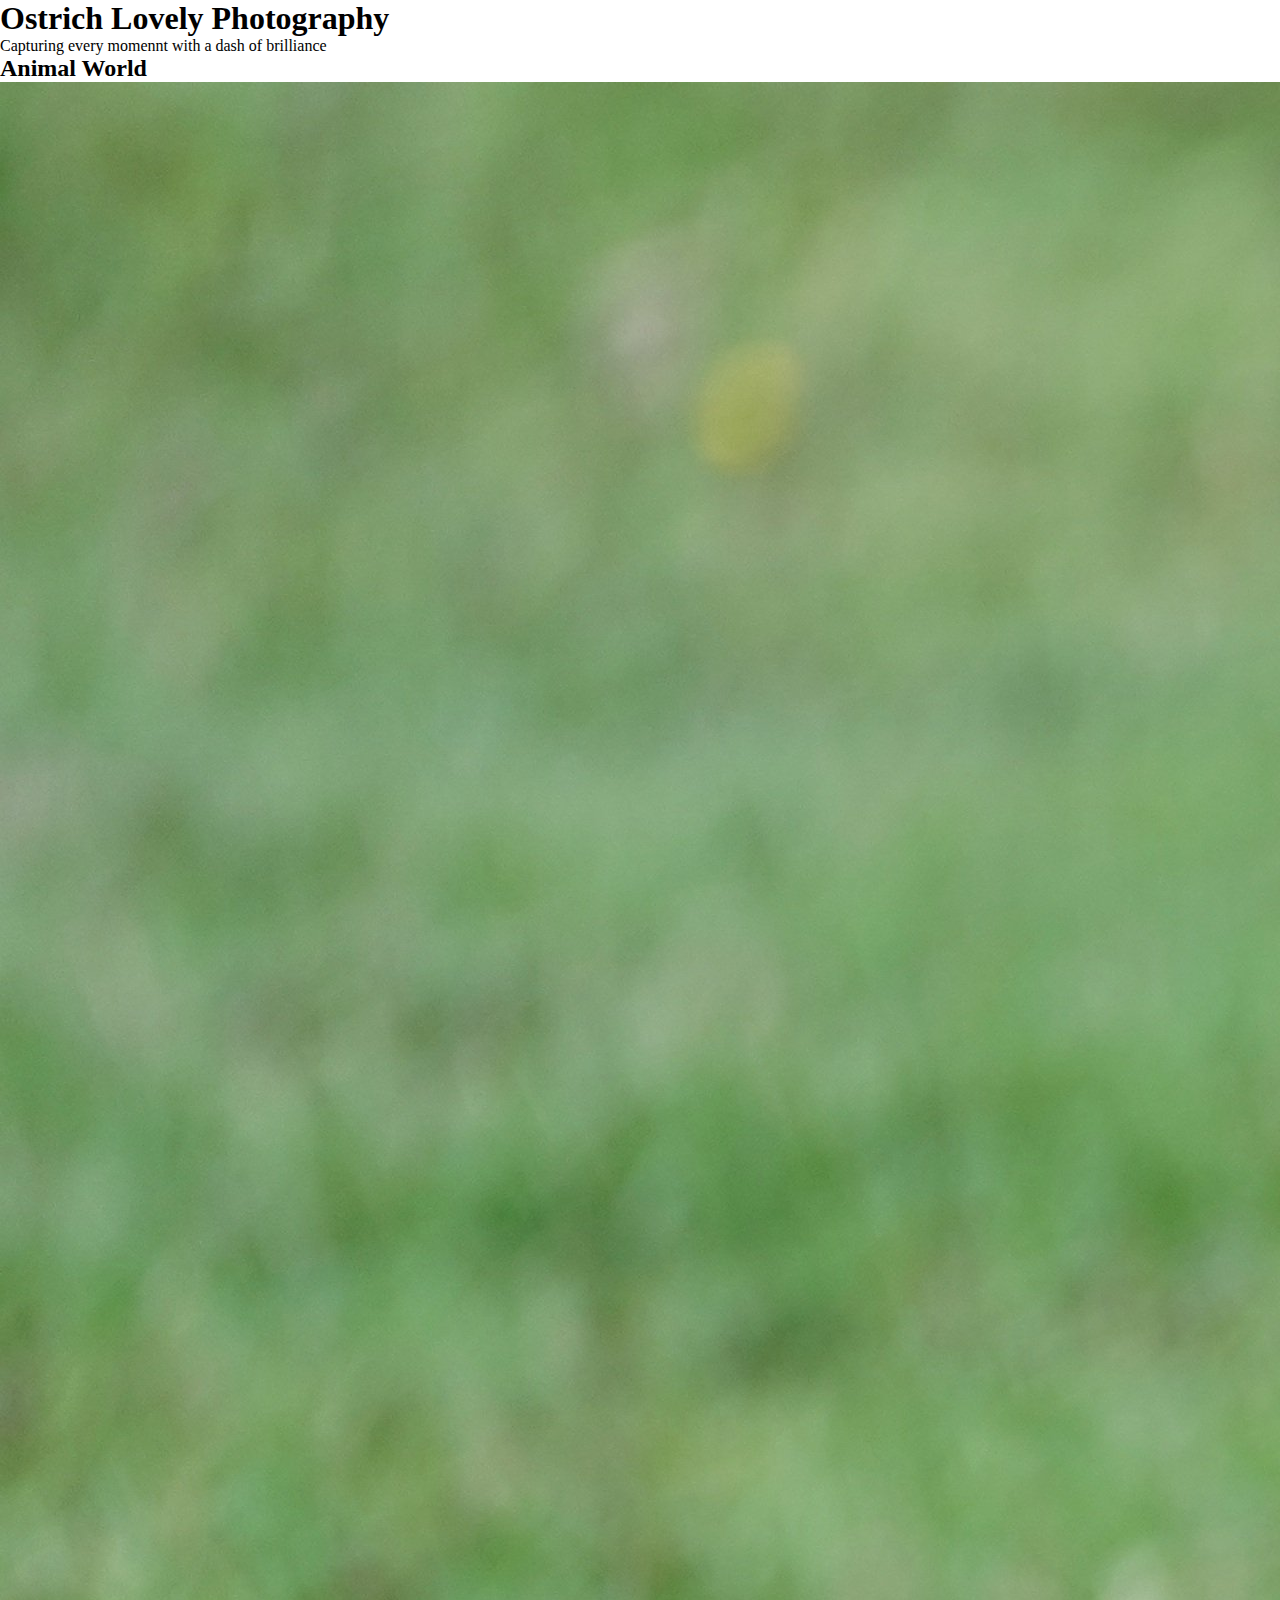
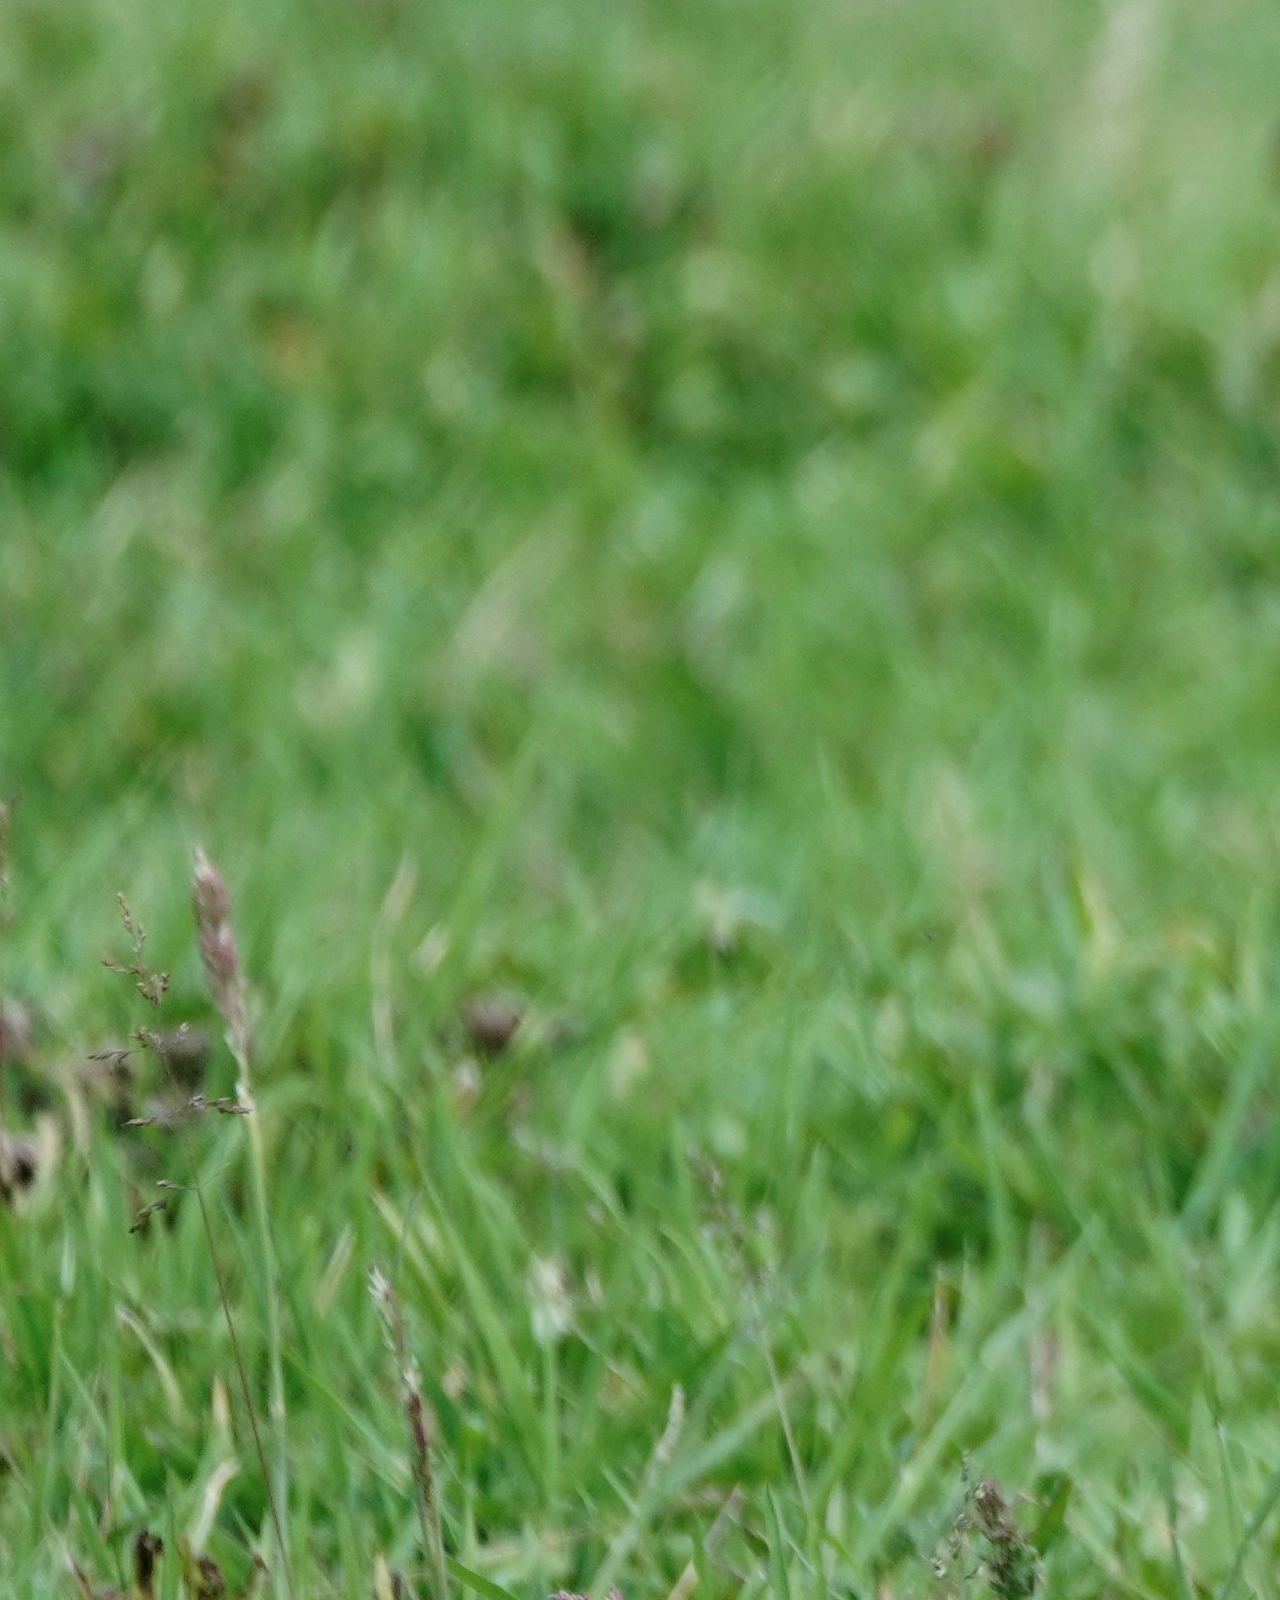
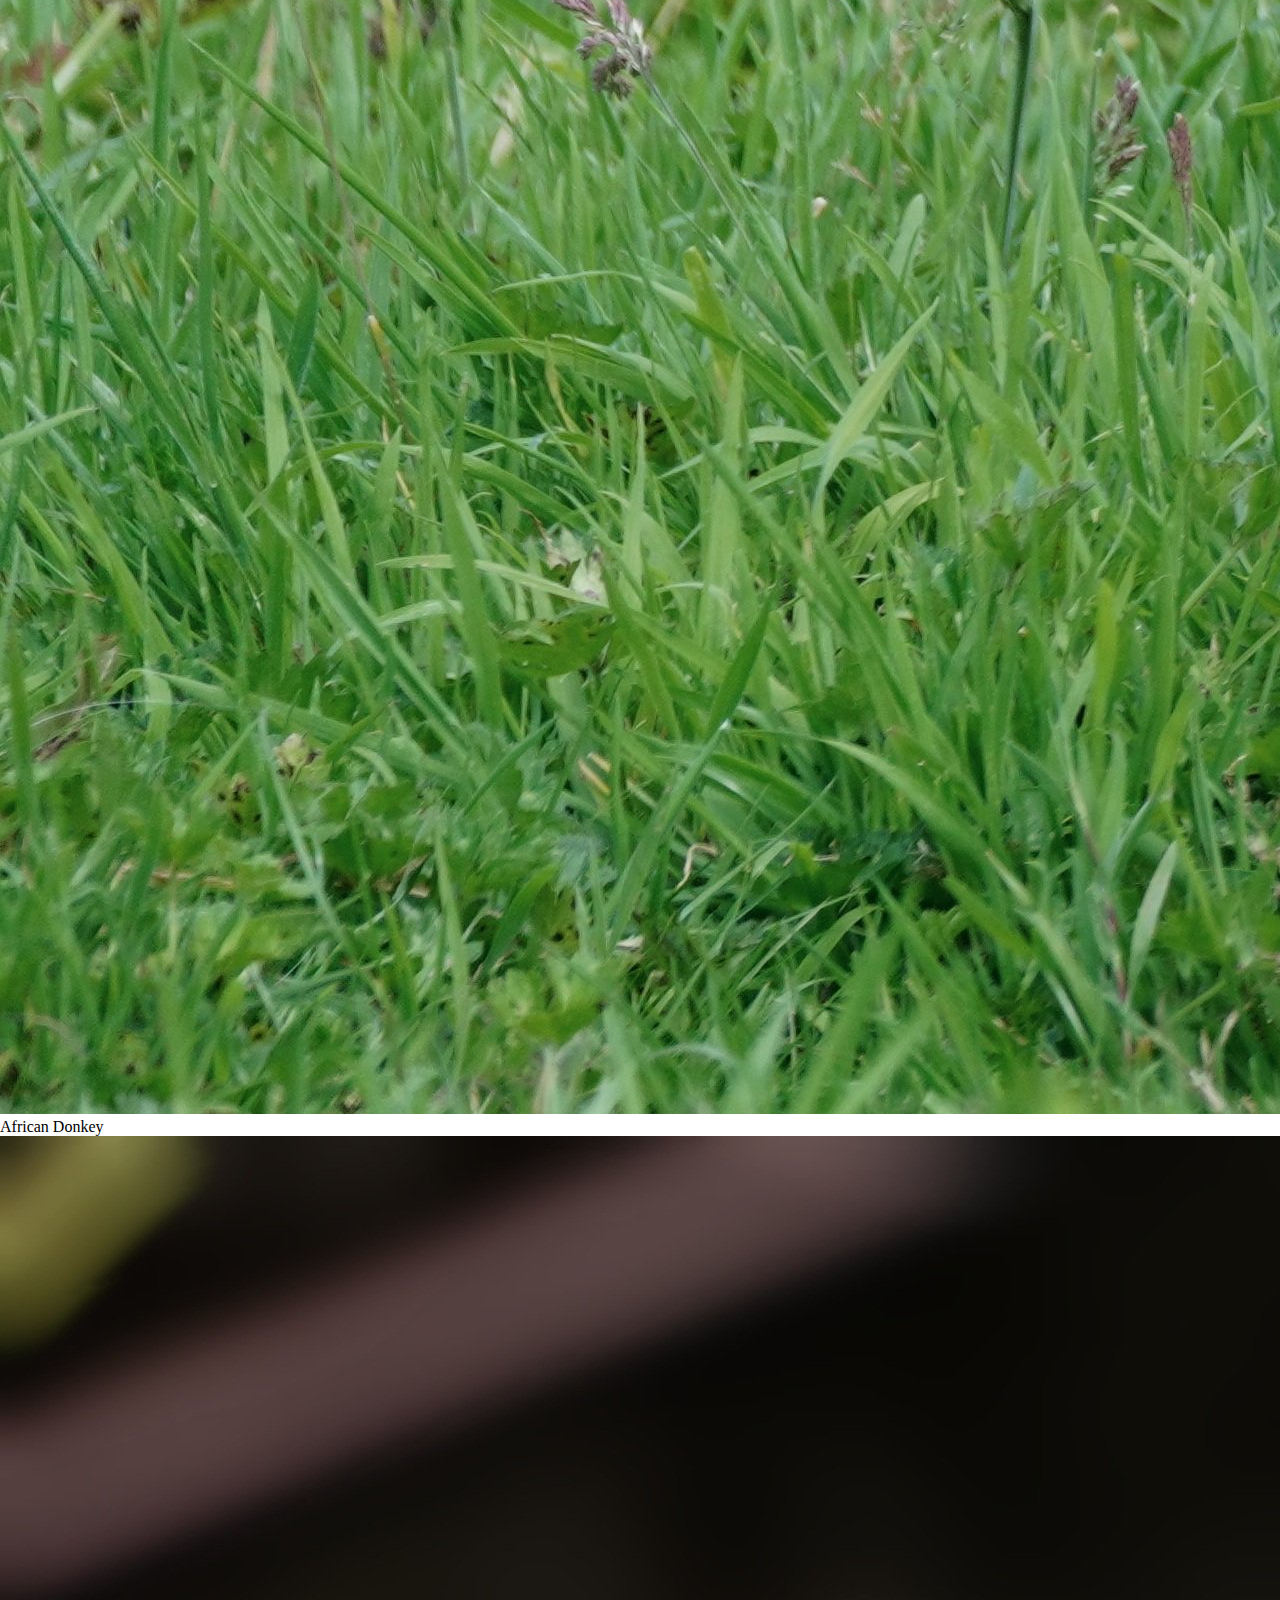
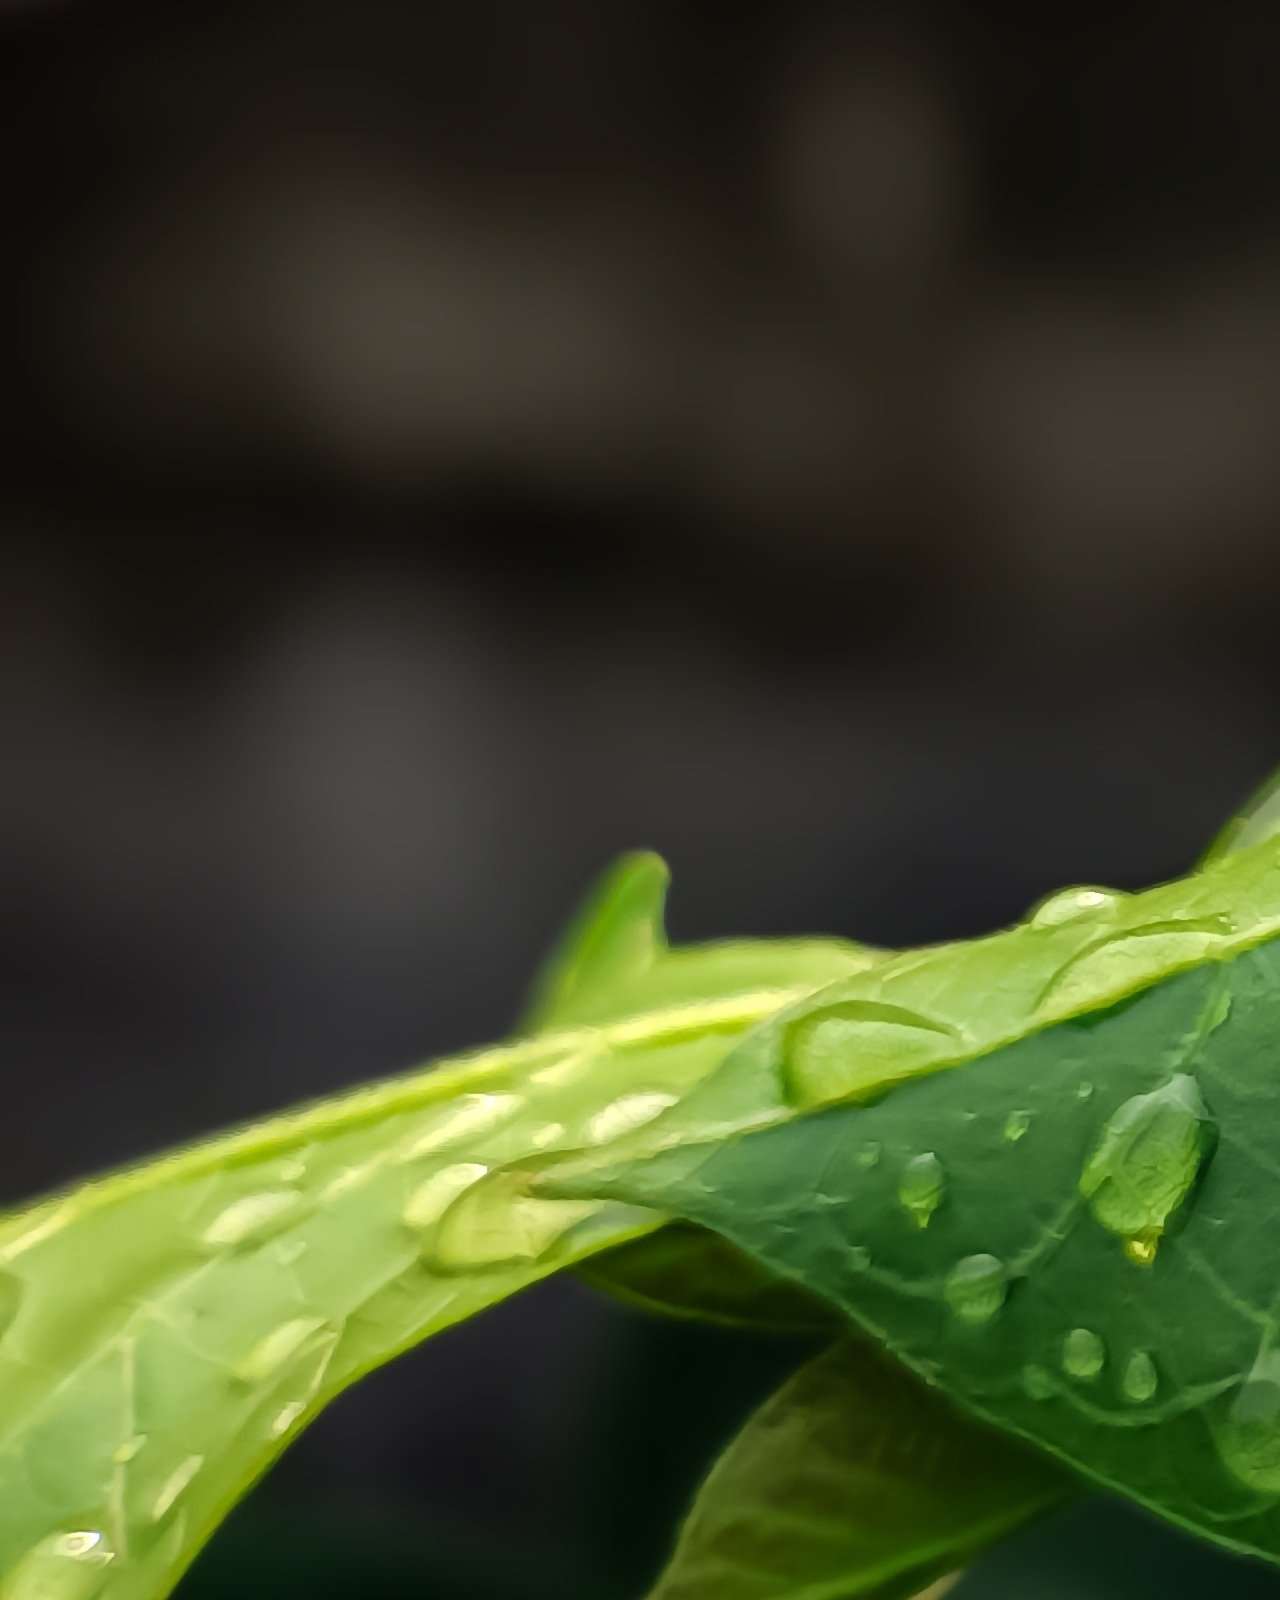
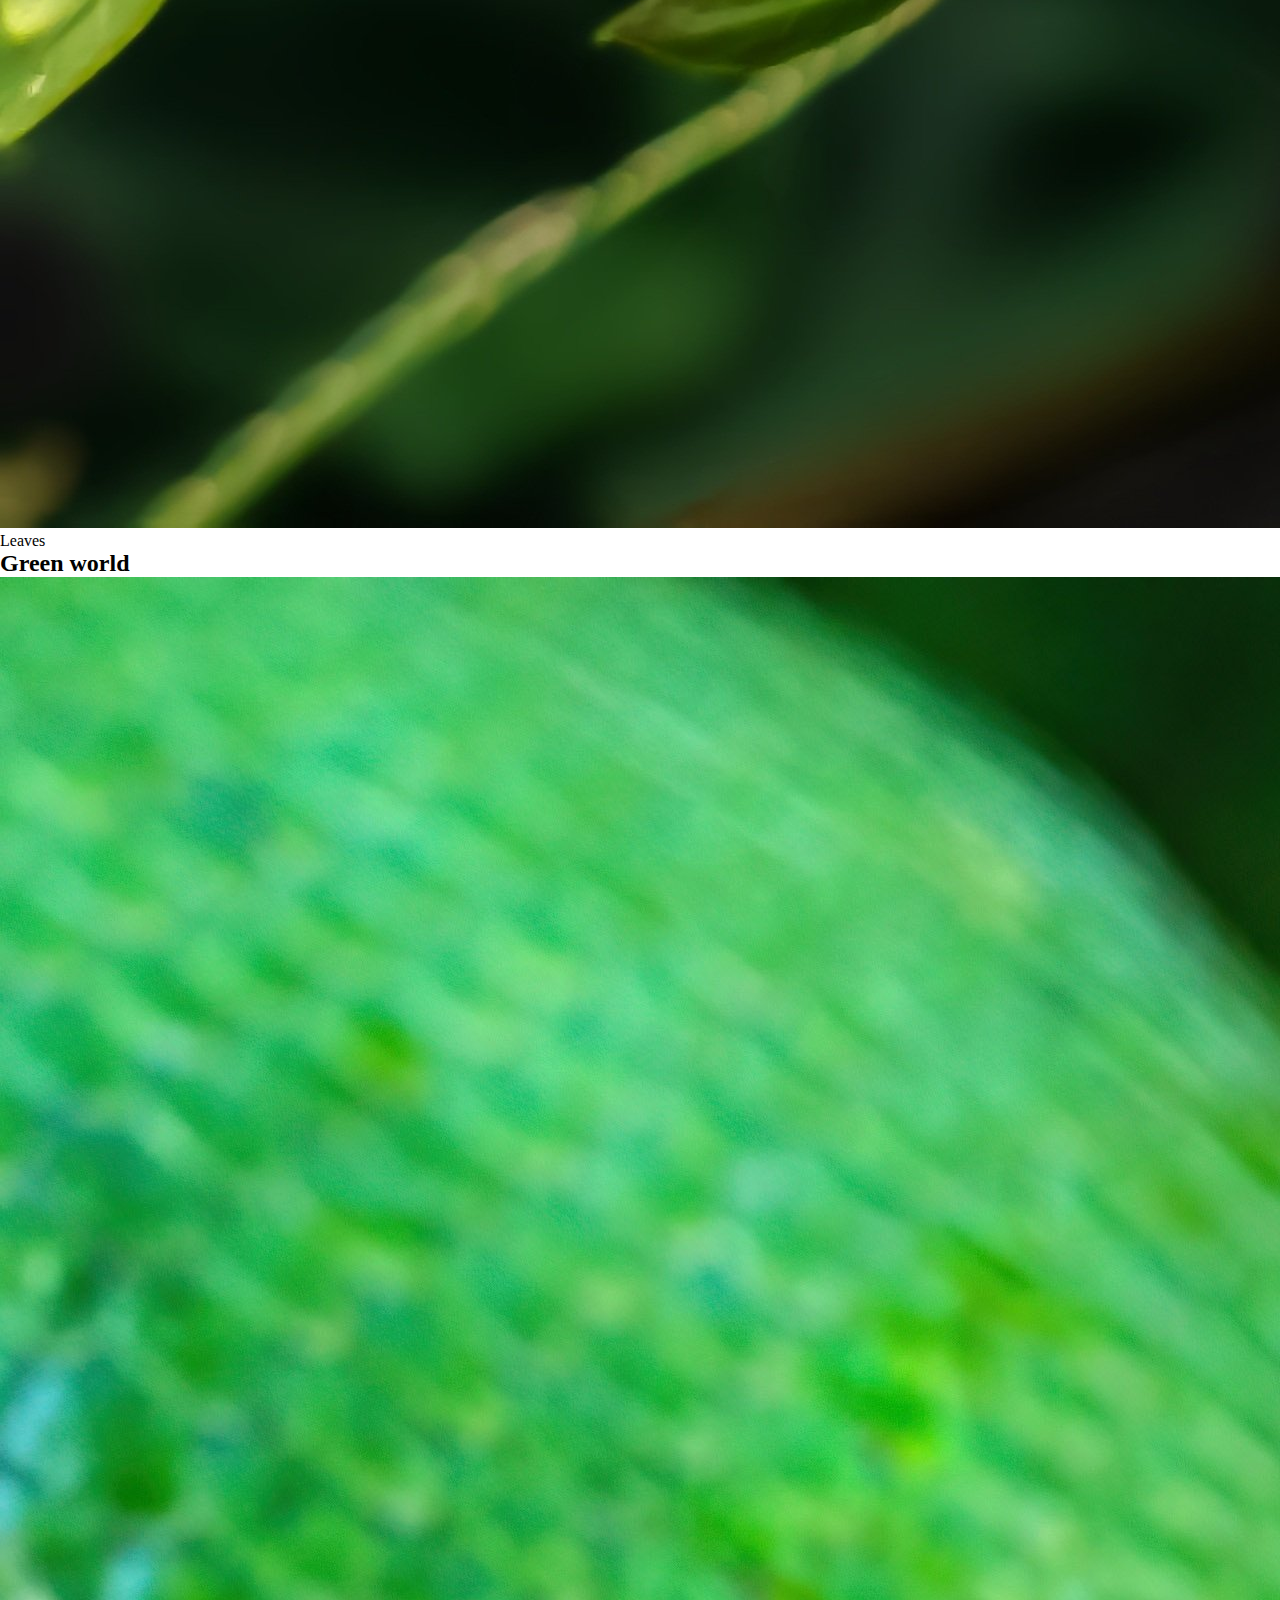
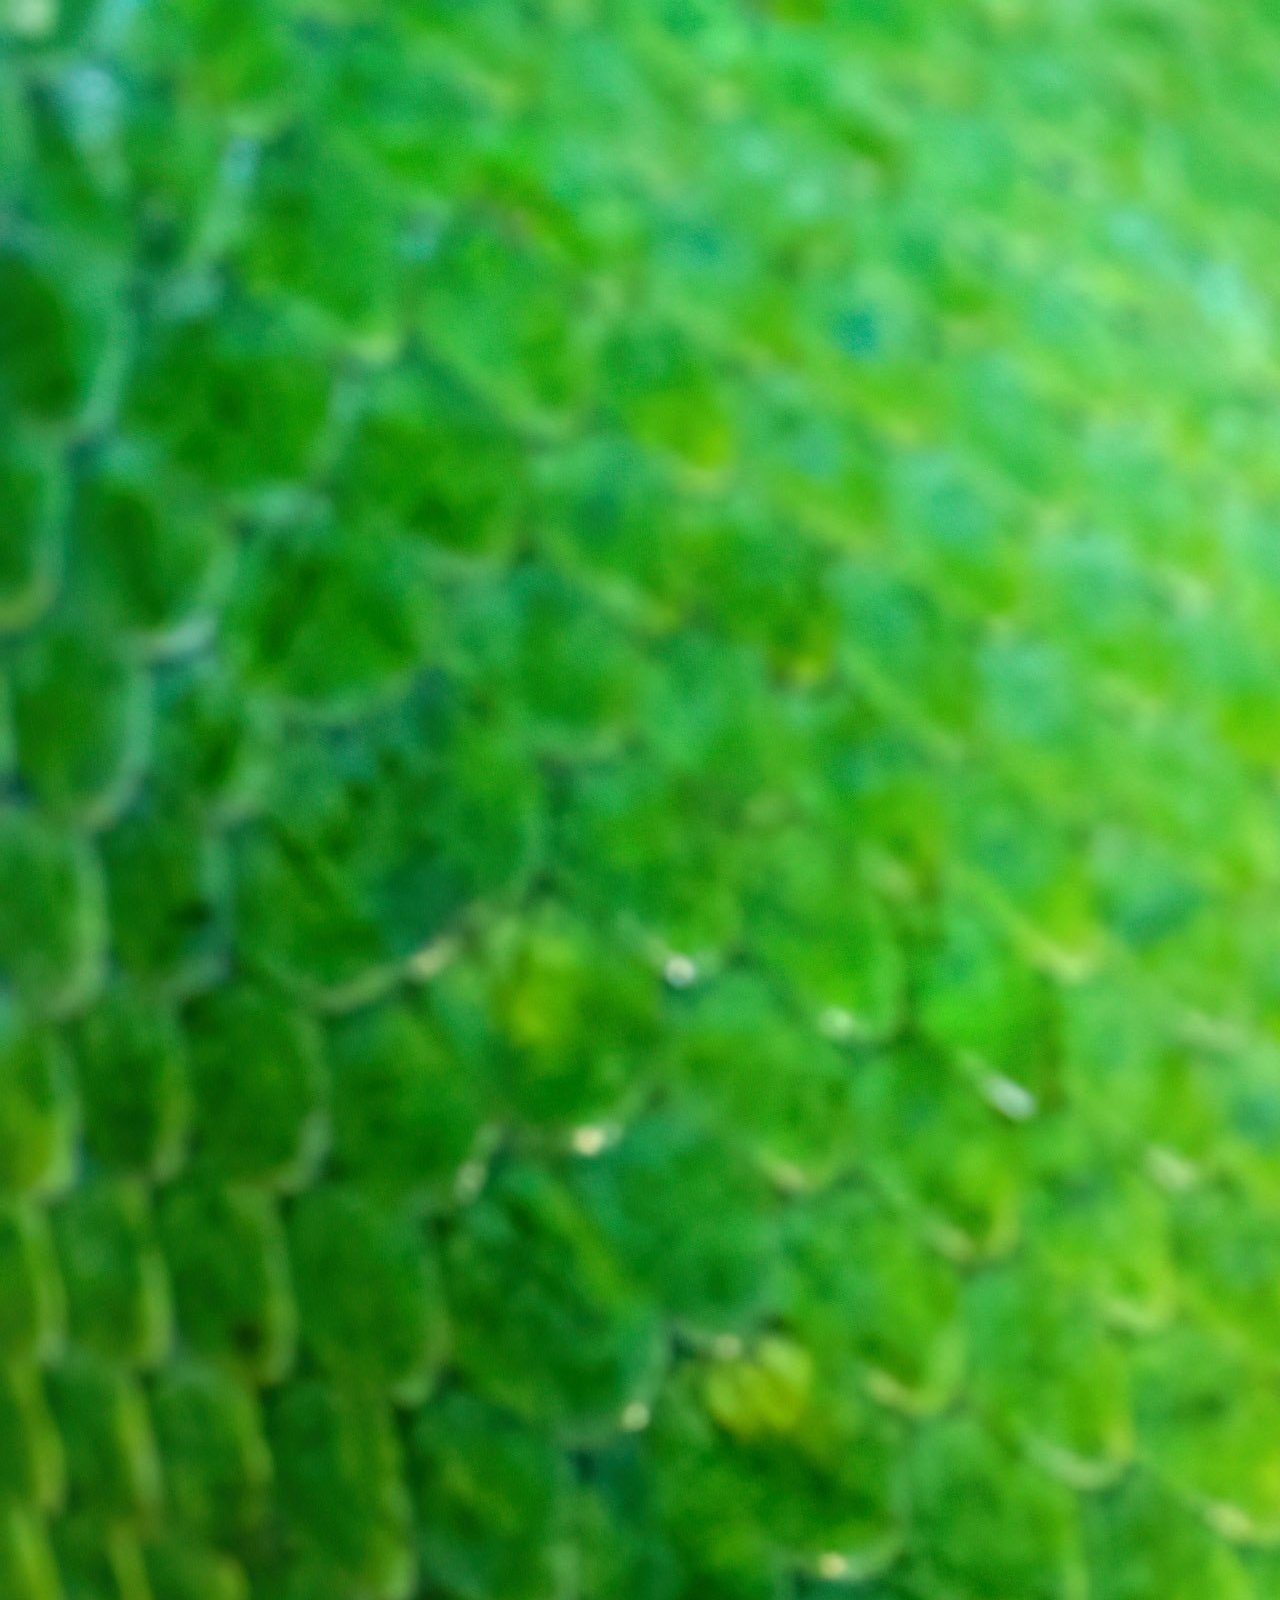
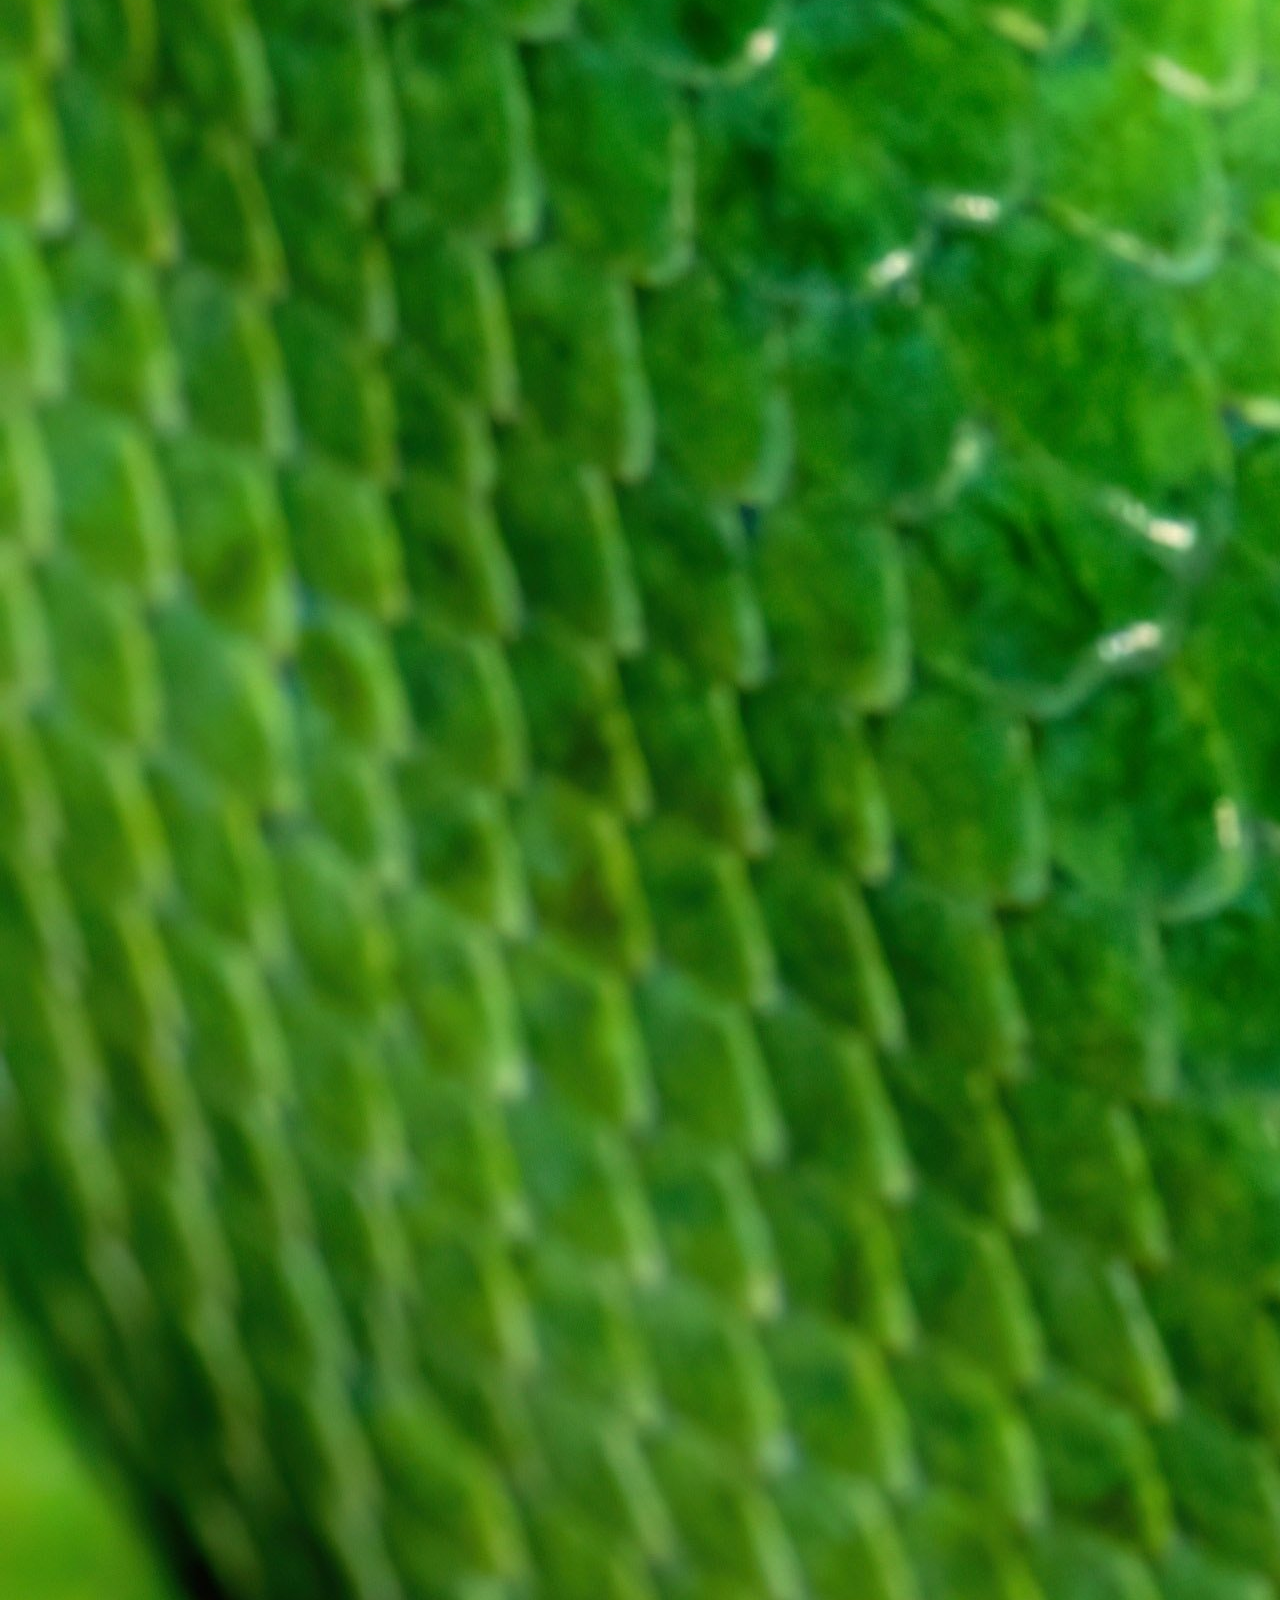
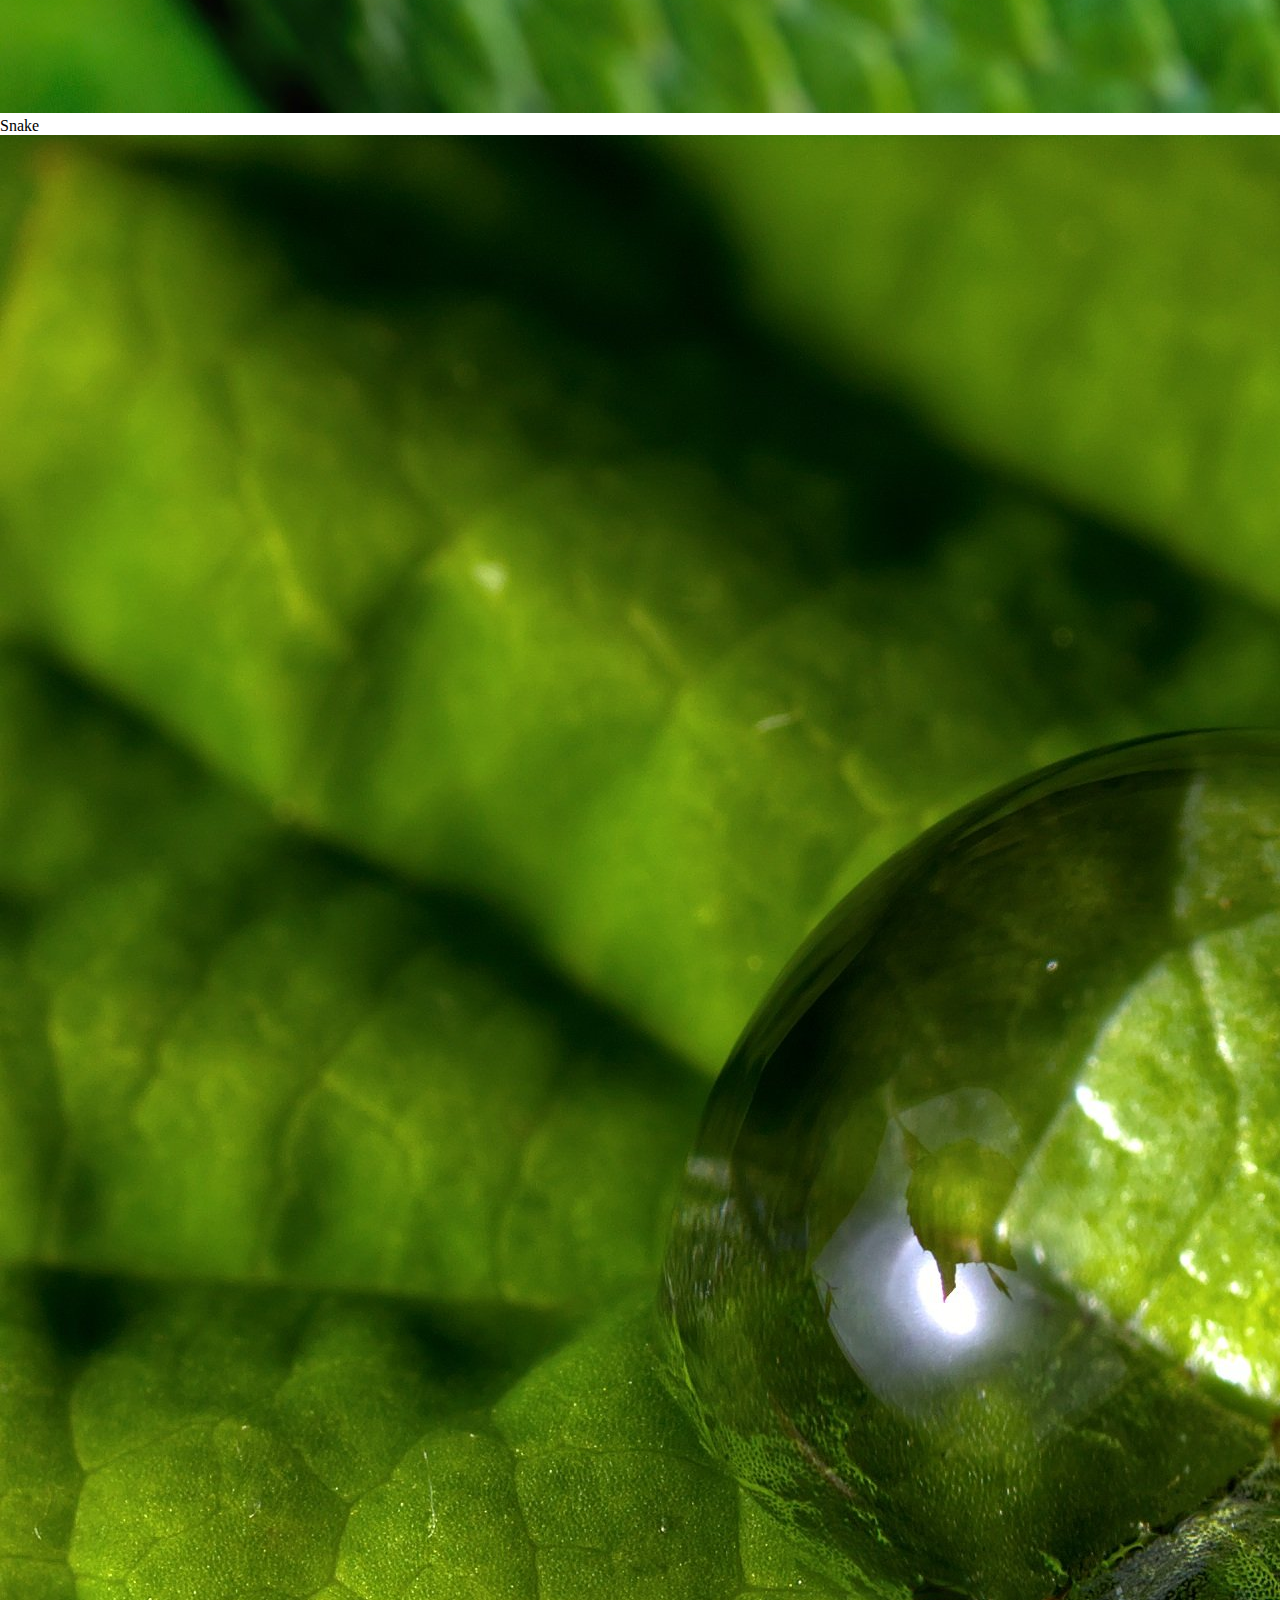
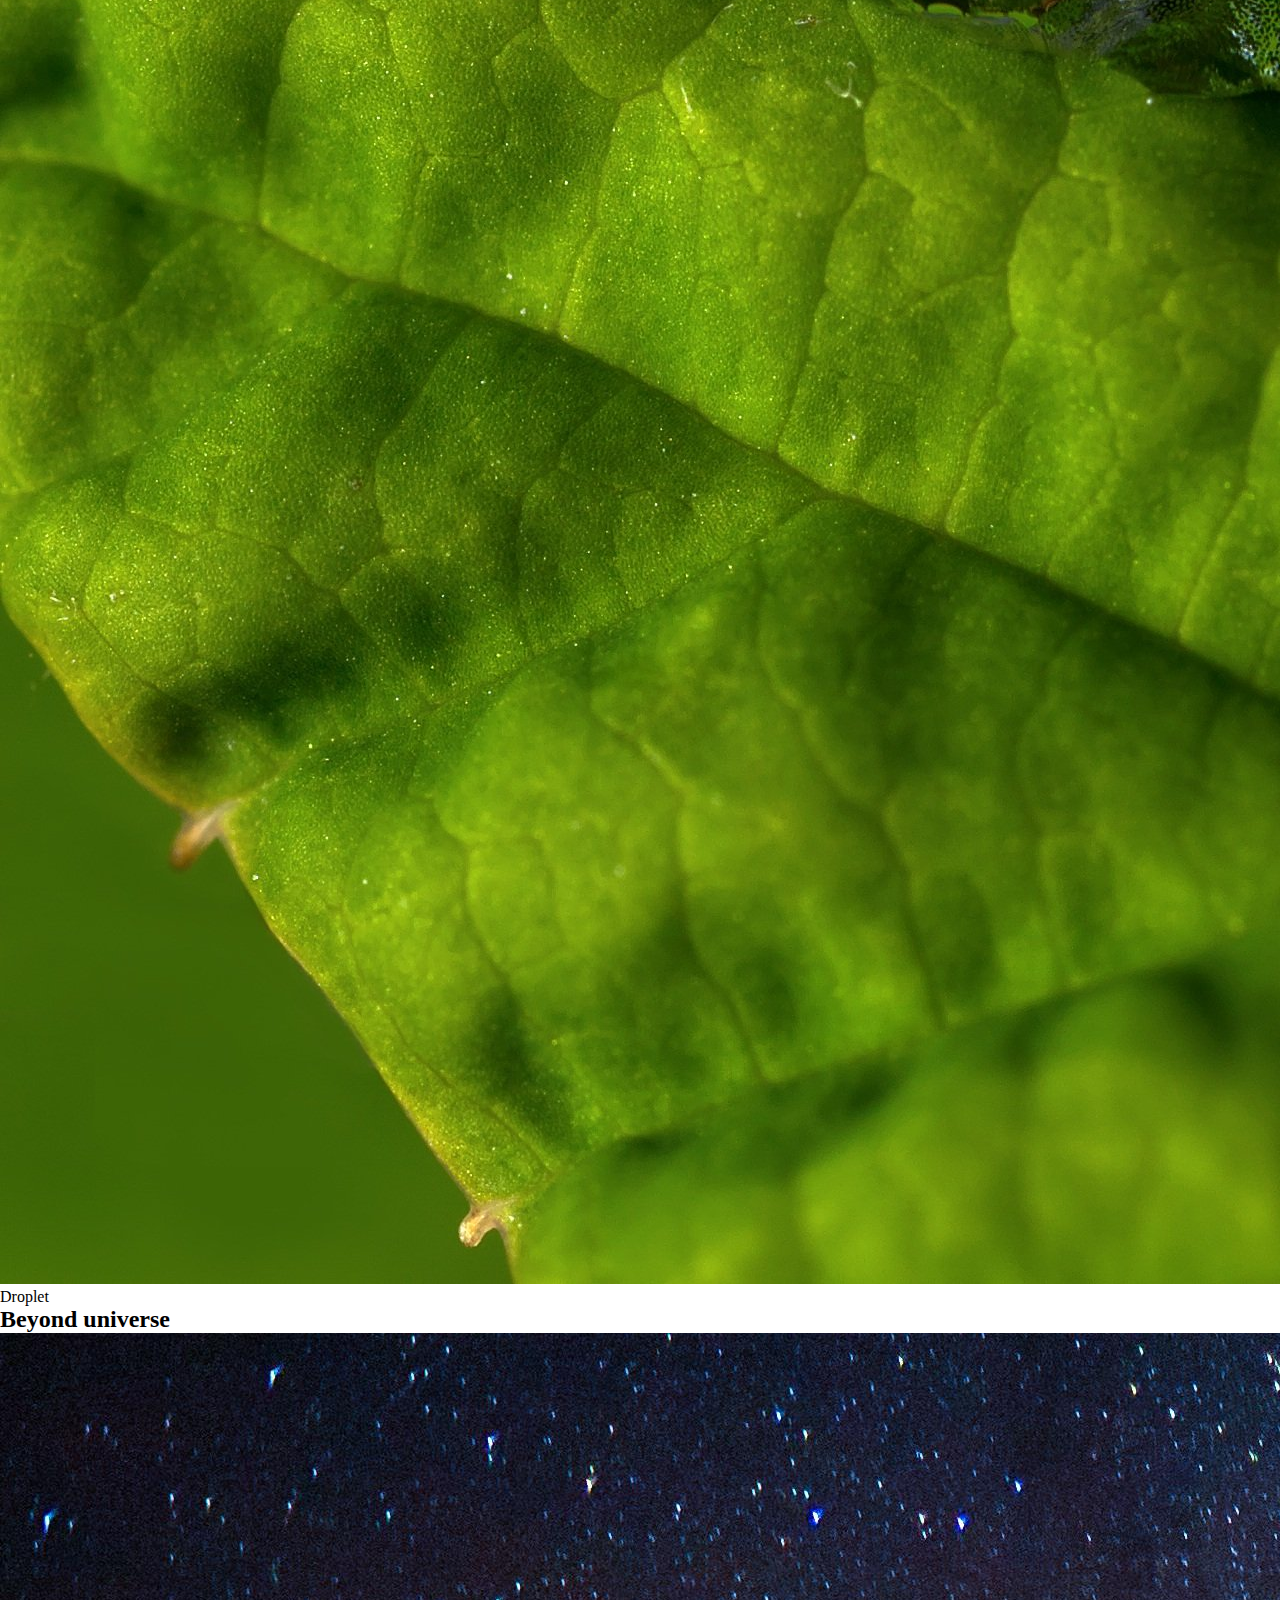
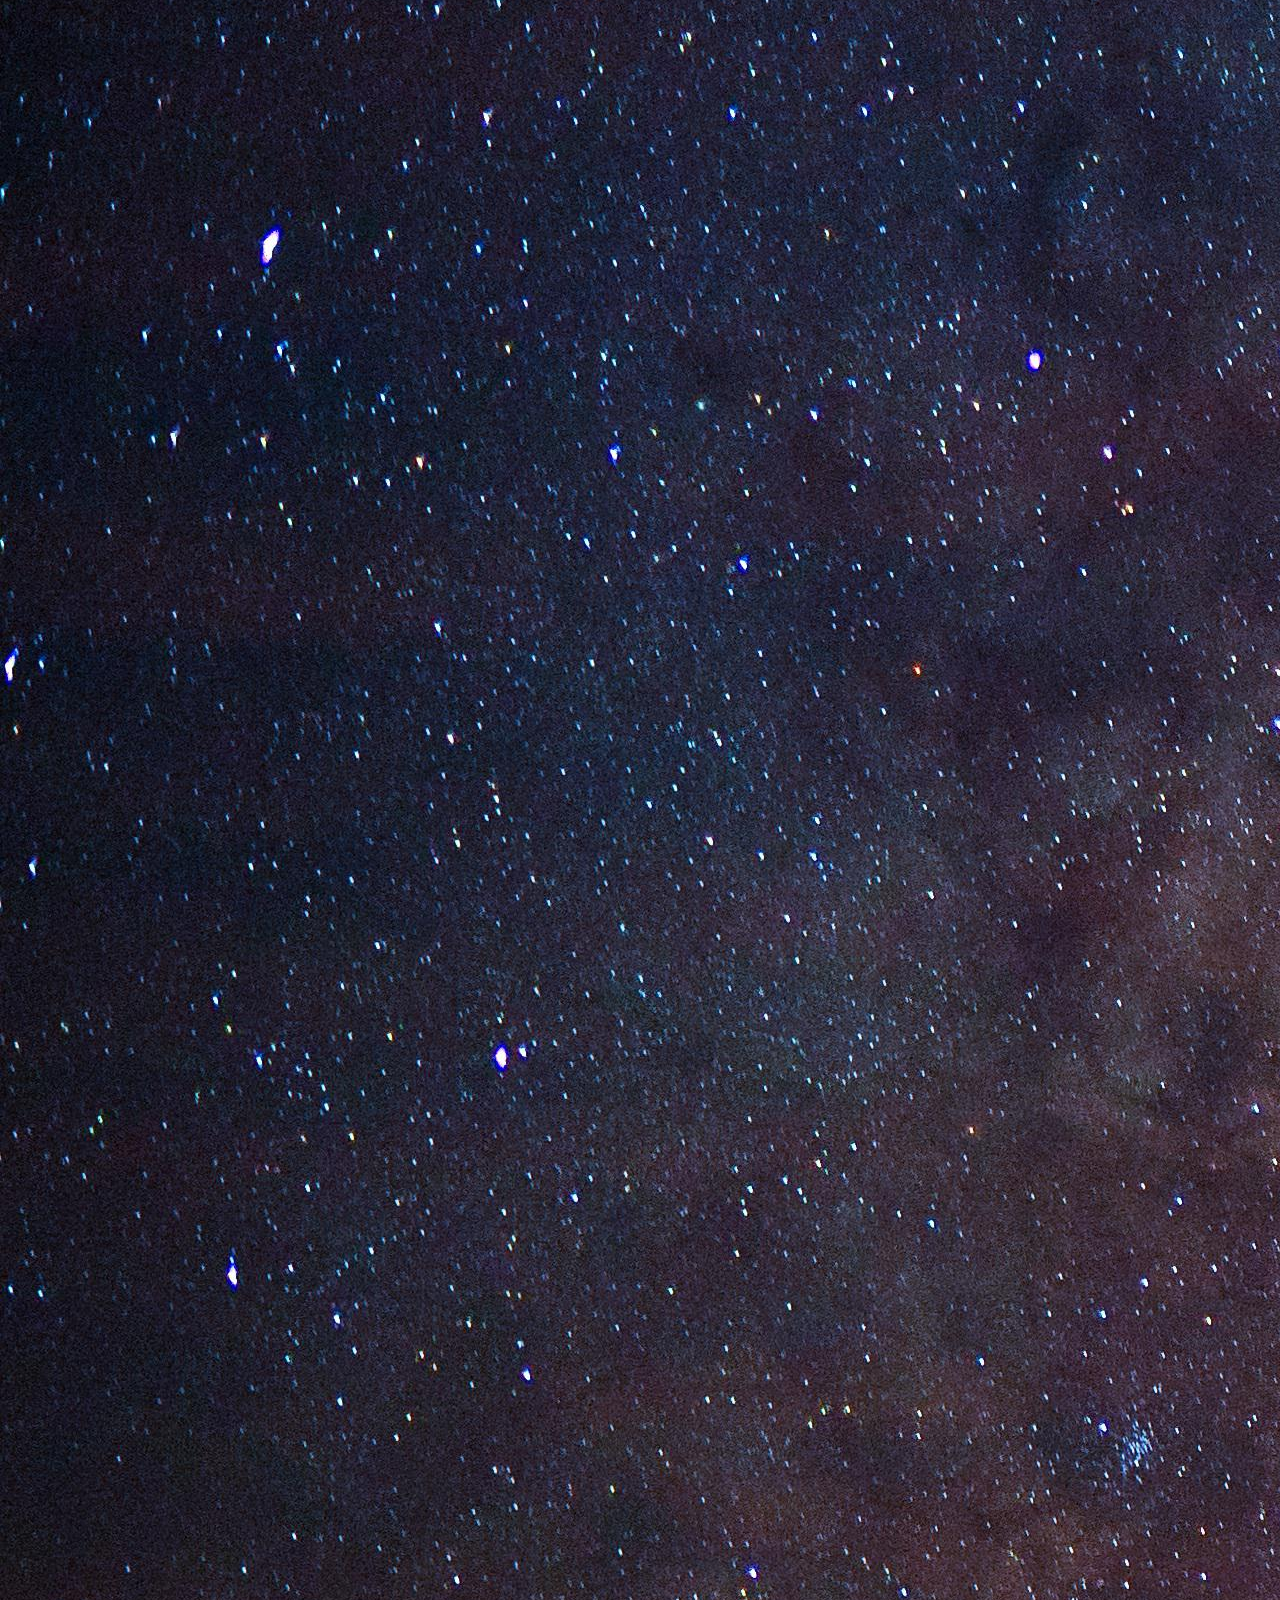
==== Photographer-Portfolio/index.html @ 7021304f "Create HTML structure" ====
<!DOCTYPE html>
<html>
    <head>
        <link href="./CSS-PhotoPort/styles.css" rel="stylesheet" type="text/css" media="all">
        <title>Photographer Portfolio</title>
    </head>
<!--Add headings for the website and divide into columns-->
<!--For example: Column 1; Portraits-->
<!--Column 2; Nature-->
<!--Column 3; Weddings-->
<body>
    <header class="header">
        <h1>Ostrich Lovely Photography</h1>
        <p>Capturing every momennt with a dash of brilliance</p>
    </header>
    <section class="photo_album">
        <section class="col-1">
            <h2>Animal World</h2>
            <figure>
                <img src="./CSS-PhotoPort/Images/donkey-9035452.jpg" alt="Image of a donkey">
                <figcaption>African Donkey</figcaption>
            </figure>
            <figure>
                <img src="./CSS-PhotoPort/Images/leaves-8709253.jpg" alt="Image of a leaves">
                <figcaption>Leaves</figcaption>
            </figure>
        </section>
        <section class="col-2">
            <h2>Green world</h2>
            <figure>
                <img src="./CSS-PhotoPort/Images/green-tree-python-9295182.jpg" alt="Green tree python">
                <figcaption>Snake</figcaption>
            </figure>
            <figure>
                <img src="./CSS-PhotoPort/Images/leaf-7215867.jpg" alt="green_leaf">
                <figcaption>Droplet</figcaption>
            </figure>
        </section>
        <section class="col-3">
            <h2>Beyond universe</h2>
            <figure>
                <img src="./CSS-PhotoPort/Images/milky-way-6337038.jpg" alt="Milky way galaxy">
                <figcaption>Milky way</figcaption>
            </figure>
            <figure>
                <img src="./CSS-PhotoPort/Images/star-5190776.jpg" alt="Existential crisis">
                <figcaption>Stars above</figcaption>
            </figure>
        </section>
    </section>
</body>
</html>
---- Photographer-Portfolio/CSS-PhotoPort/styles.css ----
*{
    padding: 0;
    margin: 0;
}
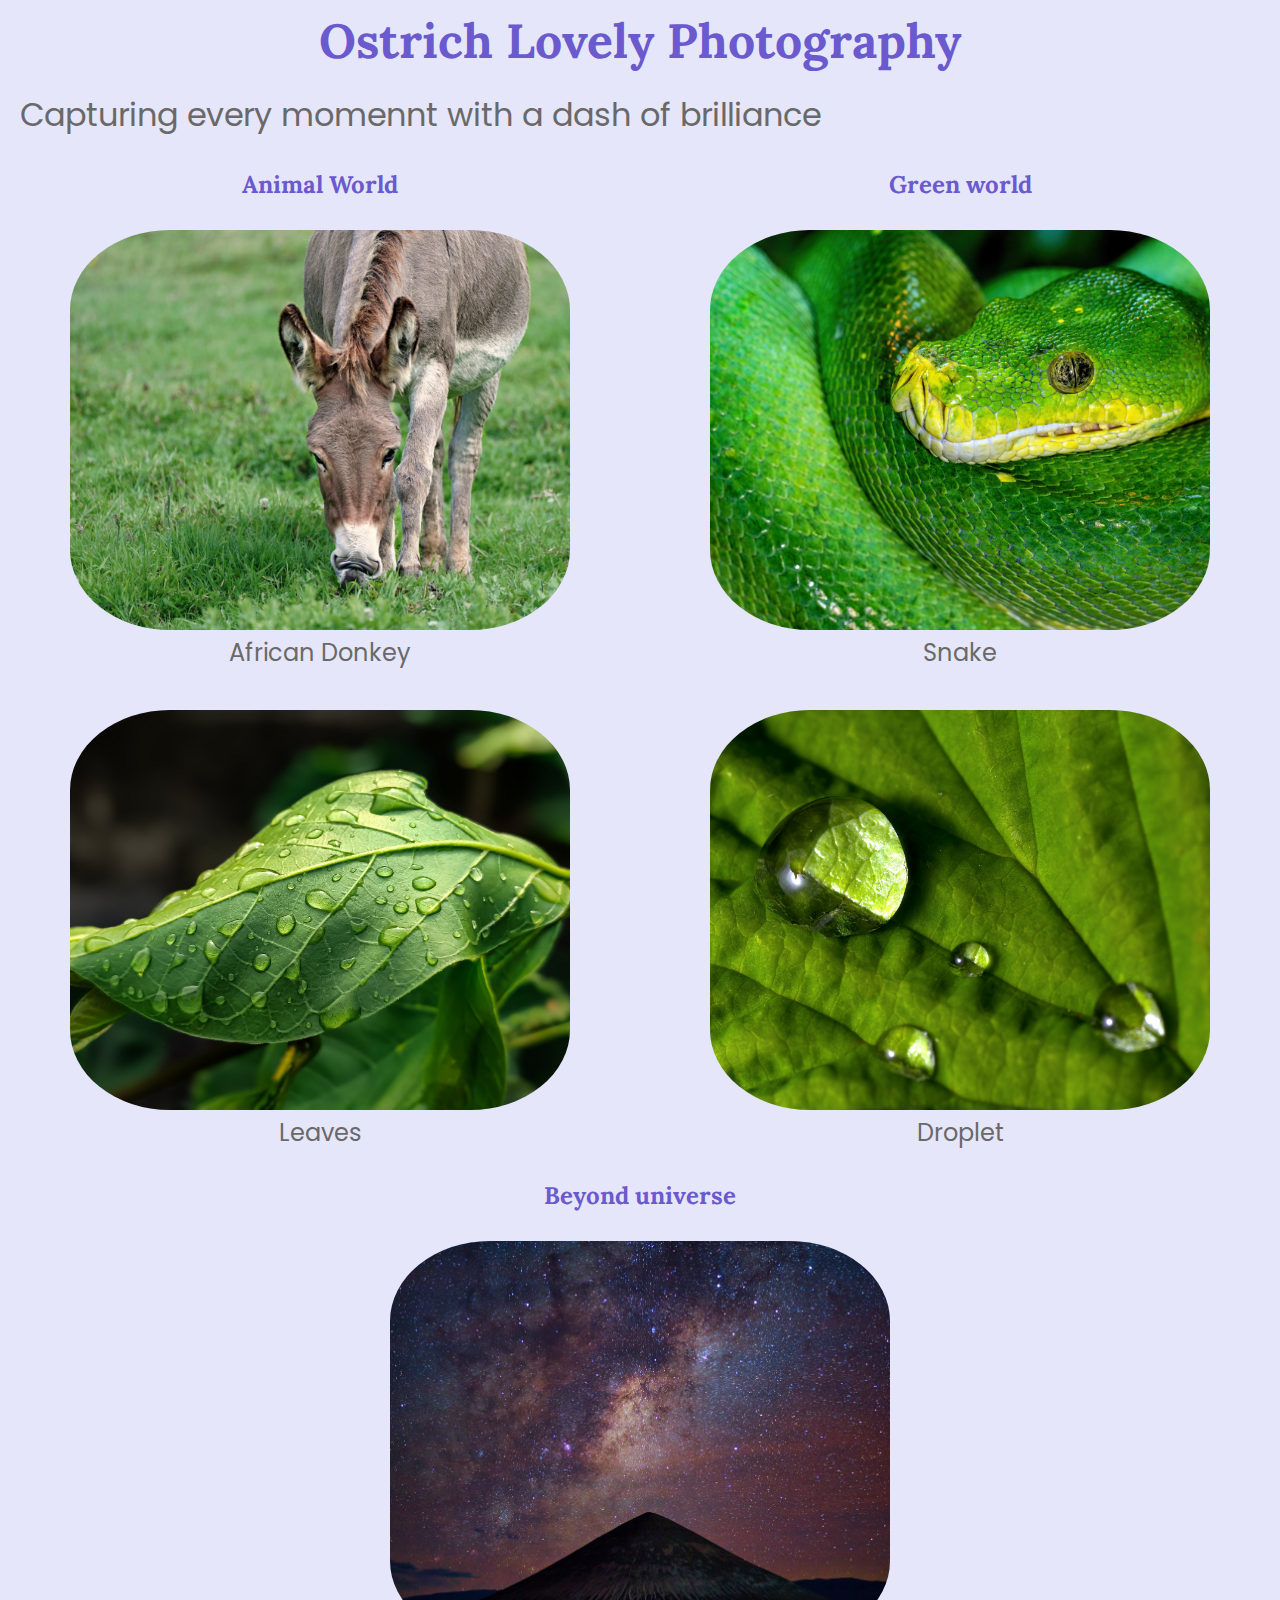
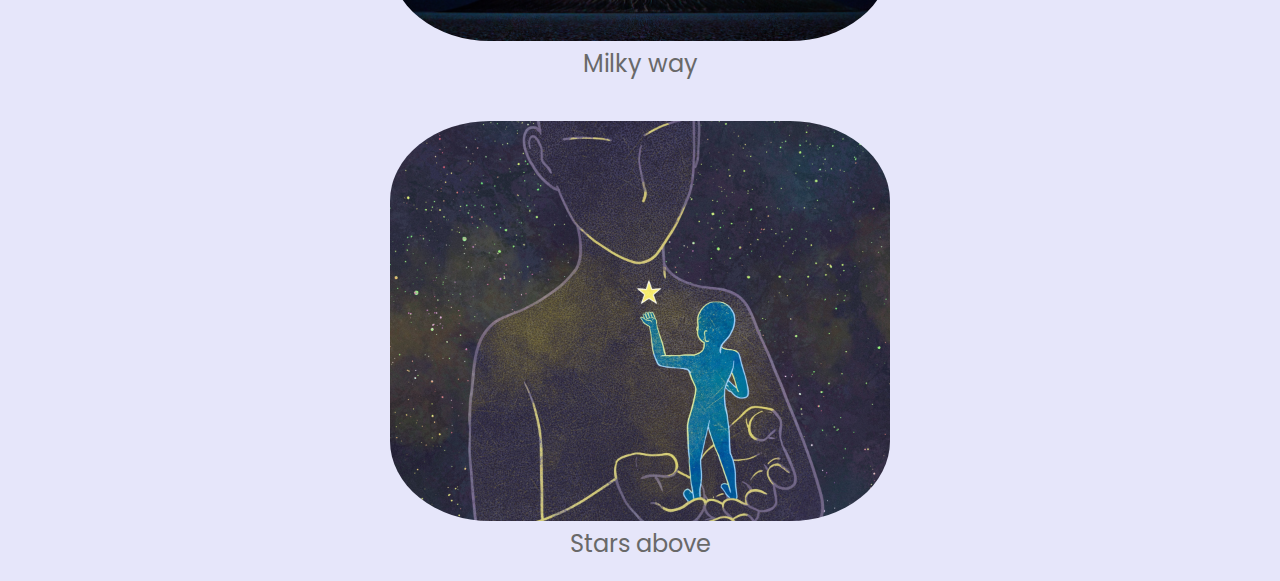
==== commit 5a63dd5f: "Styling done" ====
--- a/Photographer-Portfolio/index.html
+++ b/Photographer-Portfolio/index.html
@@ -1,6 +1,9 @@
 <!DOCTYPE html>
 <html>
     <head>
+        <link rel="preconnect" href="https://fonts.googleapis.com">
+        <link rel="preconnect" href="https://fonts.gstatic.com" crossorigin>
+        <link href="https://fonts.googleapis.com/css2?family=Lora:ital,wght@0,400..700;1,400..700&family=Poppins:ital,wght@0,100;0,200;0,300;0,400;0,500;0,600;0,700;0,800;0,900;1,100;1,200;1,300;1,400;1,500;1,600;1,700;1,800;1,900&display=swap" rel="stylesheet">
         <link href="./CSS-PhotoPort/styles.css" rel="stylesheet" type="text/css" media="all">
         <title>Photographer Portfolio</title>
     </head>
@@ -13,40 +16,42 @@
         <h1>Ostrich Lovely Photography</h1>
         <p>Capturing every momennt with a dash of brilliance</p>
     </header>
-    <section class="photo_album">
-        <section class="col-1">
-            <h2>Animal World</h2>
-            <figure>
-                <img src="./CSS-PhotoPort/Images/donkey-9035452.jpg" alt="Image of a donkey">
-                <figcaption>African Donkey</figcaption>
-            </figure>
-            <figure>
-                <img src="./CSS-PhotoPort/Images/leaves-8709253.jpg" alt="Image of a leaves">
-                <figcaption>Leaves</figcaption>
-            </figure>
+    <main>
+        <section class="photo_album">
+            <section class="col-1">
+                <h2>Animal World</h2>
+                <figure>
+                    <img src="./CSS-PhotoPort/Images/donkey-9035452.jpg" alt="Image of a donkey">
+                    <figcaption>African Donkey</figcaption>
+                </figure>
+                <figure>
+                    <img src="./CSS-PhotoPort/Images/leaves-8709253.jpg" alt="Image of a leaves">
+                    <figcaption>Leaves</figcaption>
+                </figure>
+            </section>
+            <section class="col-2">
+                <h2>Green world</h2>
+                <figure>
+                    <img src="./CSS-PhotoPort/Images/green-tree-python-9295182.jpg" alt="Green tree python">
+                    <figcaption>Snake</figcaption>
+                </figure>
+                <figure>
+                    <img src="./CSS-PhotoPort/Images/leaf-7215867.jpg" alt="green_leaf">
+                    <figcaption>Droplet</figcaption>
+                </figure>
+            </section>
+            <section class="col-3">
+                <h2>Beyond universe</h2>
+                <figure>
+                    <img src="./CSS-PhotoPort/Images/milky-way-6337038.jpg" alt="Milky way galaxy">
+                    <figcaption>Milky way</figcaption>
+                </figure>
+                <figure>
+                    <img src="./CSS-PhotoPort/Images/star-5190776.jpg" alt="Existential crisis">
+                    <figcaption>Stars above</figcaption>
+                </figure>
+            </section>
         </section>
-        <section class="col-2">
-            <h2>Green world</h2>
-            <figure>
-                <img src="./CSS-PhotoPort/Images/green-tree-python-9295182.jpg" alt="Green tree python">
-                <figcaption>Snake</figcaption>
-            </figure>
-            <figure>
-                <img src="./CSS-PhotoPort/Images/leaf-7215867.jpg" alt="green_leaf">
-                <figcaption>Droplet</figcaption>
-            </figure>
-        </section>
-        <section class="col-3">
-            <h2>Beyond universe</h2>
-            <figure>
-                <img src="./CSS-PhotoPort/Images/milky-way-6337038.jpg" alt="Milky way galaxy">
-                <figcaption>Milky way</figcaption>
-            </figure>
-            <figure>
-                <img src="./CSS-PhotoPort/Images/star-5190776.jpg" alt="Existential crisis">
-                <figcaption>Stars above</figcaption>
-            </figure>
-        </section>
-    </section>
+    </main>
 </body>
 </html>--- a/Photographer-Portfolio/CSS-PhotoPort/styles.css
+++ b/Photographer-Portfolio/CSS-PhotoPort/styles.css
@@ -3,3 +3,66 @@
     margin: 0;
 }
 
+body{
+    background-color: #E6E6FA;
+
+}
+
+h1, h2{
+    font-family: "Lora", serif;
+    font-style: normal;
+    color: #6A5ACD;
+    margin: 10px;
+    text-align: center;
+
+}
+
+h1{
+    font-size: 3em;
+}
+
+p, figcaption{
+    font-family: "Poppins", sans-serif;
+    color: #696969;
+}
+p{
+    font-size: 2em;
+    margin: 20px;
+}
+
+figcaption{
+    text-align: center;
+}
+
+.header{
+
+}
+
+.photo_album {
+    display: flex;
+    justify-content: space-around;
+    flex-wrap: wrap;
+}
+
+.photo_album img{
+    width: 500px;
+    height: 400px;
+    border-radius: 20%;
+    margin-bottom: 1px;
+    object-fit: cover;
+}
+
+.photo_album h2{
+    text-align: center;
+}
+
+.photo_album figcaption{
+    font-size: 1.5em;
+}
+.col-1 .col-2 .col-3{
+    margin: 30px;
+}
+
+figure{
+    padding: 20px;
+}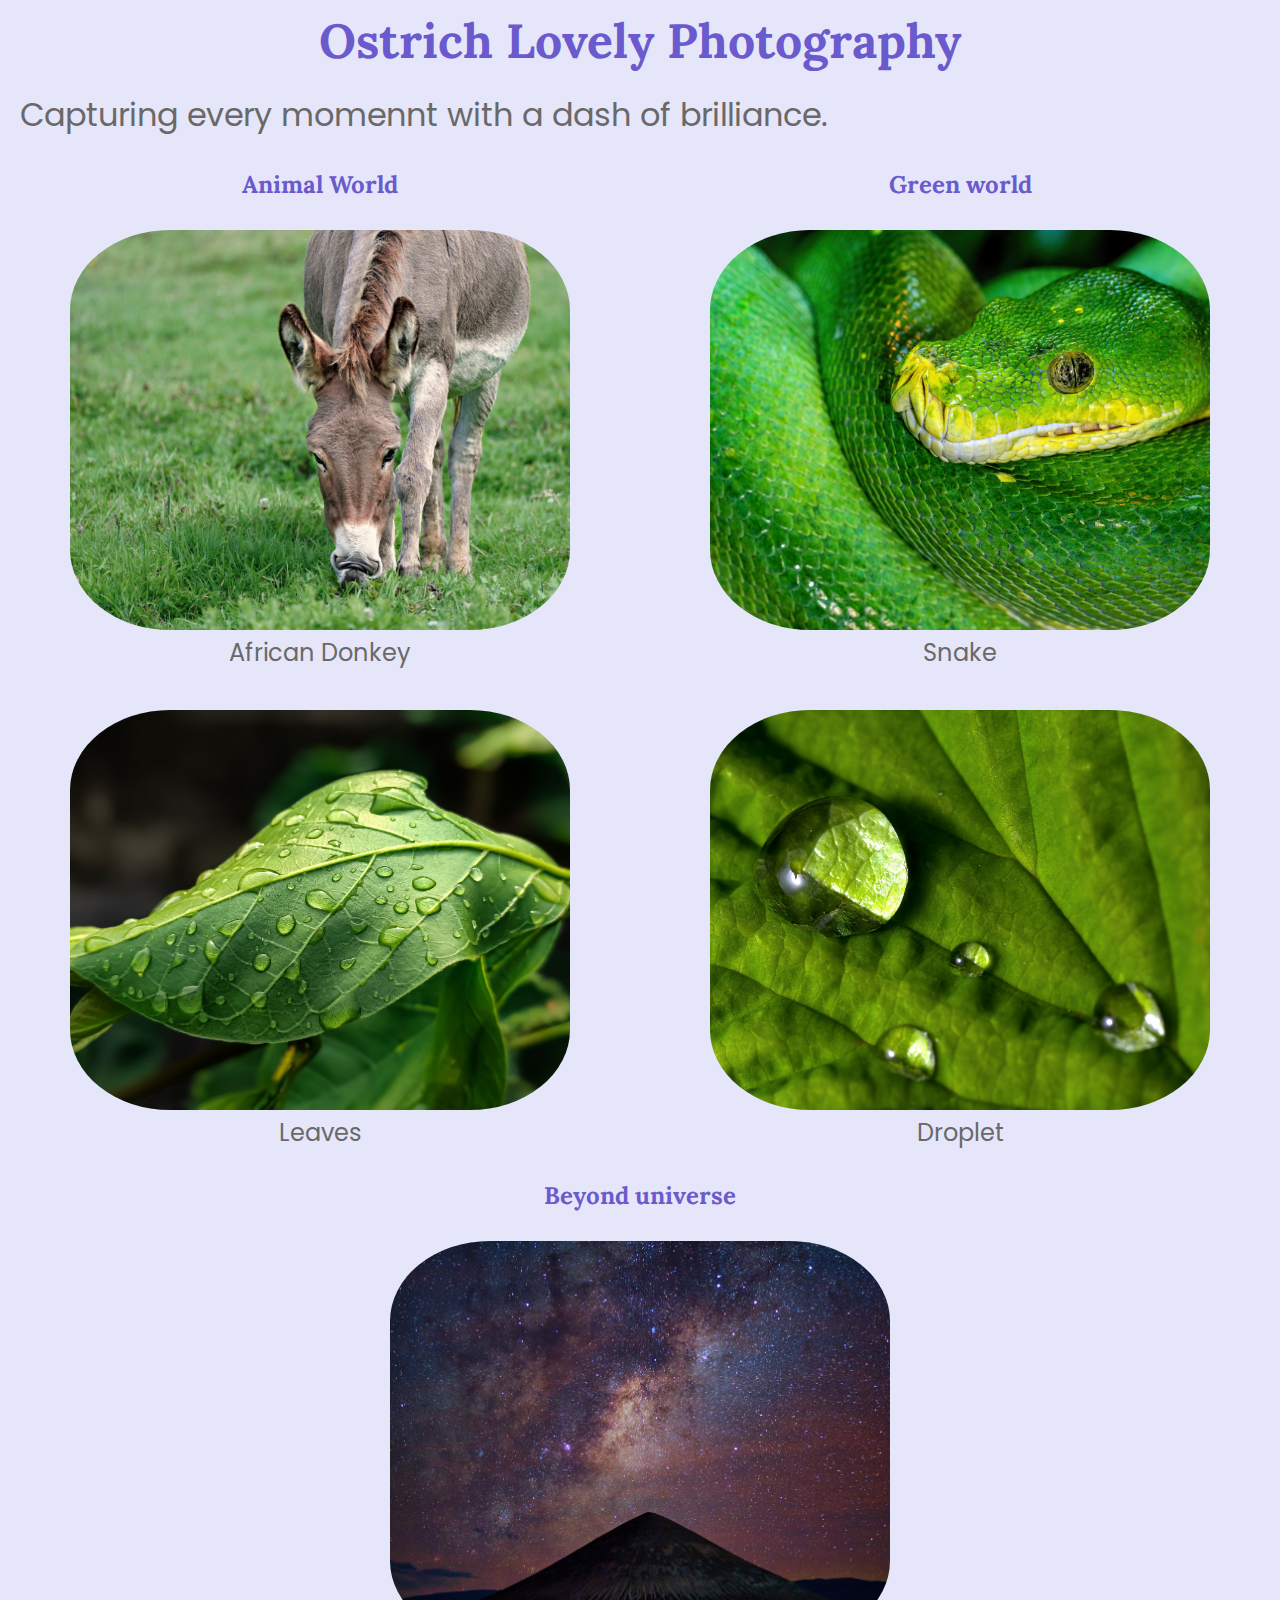
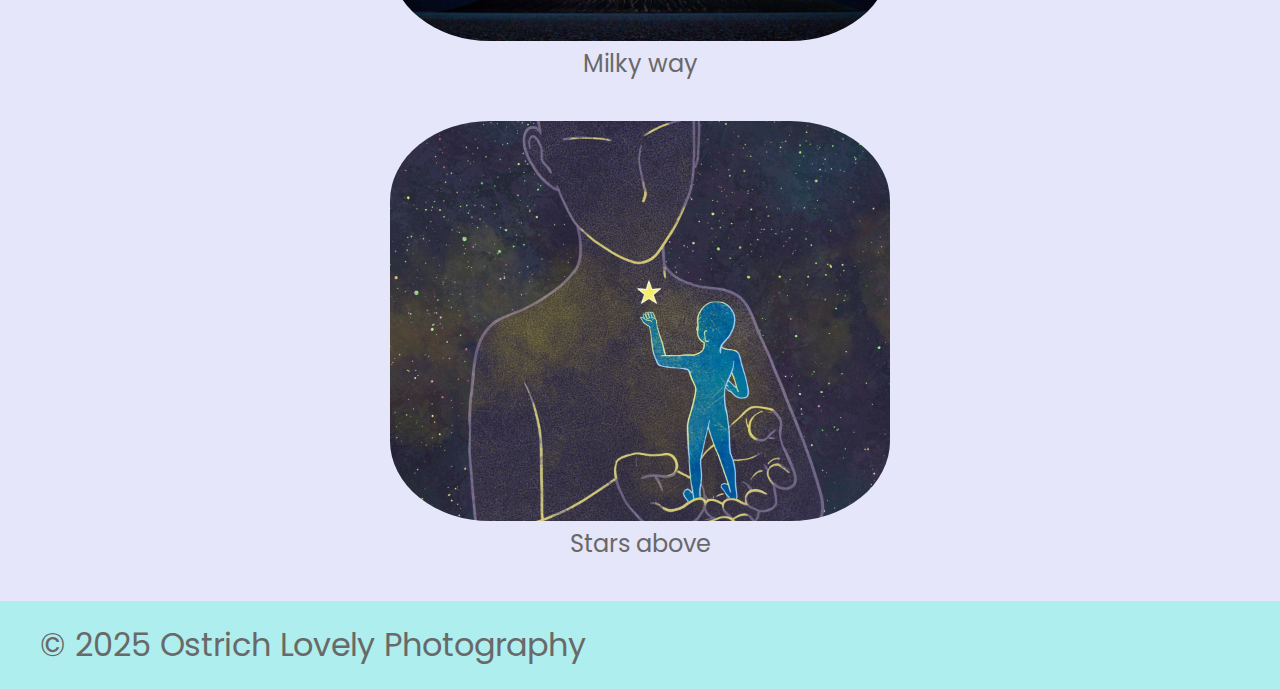
==== commit a3eeeb4a: "Complete photo catalogue" ====
--- a/Photographer-Portfolio/index.html
+++ b/Photographer-Portfolio/index.html
@@ -14,7 +14,7 @@
 <body>
     <header class="header">
         <h1>Ostrich Lovely Photography</h1>
-        <p>Capturing every momennt with a dash of brilliance</p>
+        <p>Capturing every momennt with a dash of brilliance.</p>
     </header>
     <main>
         <section class="photo_album">
@@ -53,5 +53,8 @@
             </section>
         </section>
     </main>
+    <footer>
+        <p>&copy; 2025 Ostrich Lovely Photography</p>
+    </footer>
 </body>
 </html>--- a/Photographer-Portfolio/CSS-PhotoPort/styles.css
+++ b/Photographer-Portfolio/CSS-PhotoPort/styles.css
@@ -65,4 +65,13 @@
 
 figure{
     padding: 20px;
+}
+
+footer{
+    background-color: #AFEEEE;
+}
+
+footer p{
+    margin-bottom: 0;
+    padding: 20px;
 }